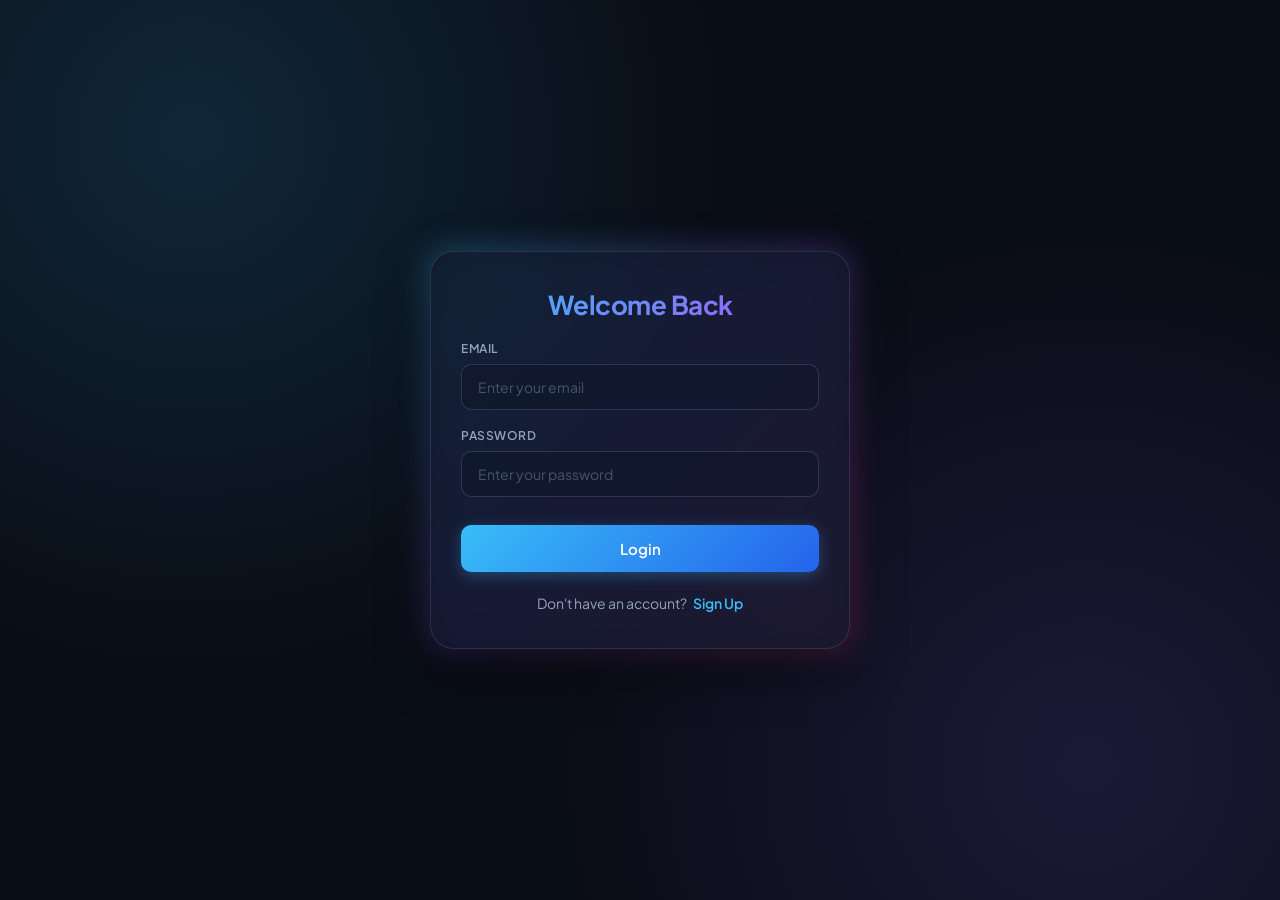
==== index.html @ 028b5d79 "Update index.html" ====
<!DOCTYPE html>
<html lang="en">
<head>
    <meta charset="UTF-8">
    <meta name="viewport" content="width=device-width, initial-scale=1.0">
    <title>Login - AI Text to Image</title>
    <link rel="stylesheet" href="style.css">
</head>
<body>
    <div class="auth-container">
        <div class="auth-box">
            <h2 id="form-title">Welcome Back</h2>
            <form id="auth-form">
                <div class="input-group" id="name-group" style="display: none;">
                    <label for="name">Full Name</label>
                    <input type="text" id="name" placeholder="Enter your name">
                </div>
                <div class="input-group">
                    <label for="email">Email</label>
                    <input type="email" id="email" required placeholder="Enter your email">
                </div>
                <div class="input-group">
                    <label for="password">Password</label>
                    <input type="password" id="password" required placeholder="Enter your password">
                </div>
                <button type="submit" id="auth-btn" class="primary-btn">Login</button>
            </form>
            <p class="switch-text">
                <span id="switch-msg">Don't have an account?</span> 
                <a href="#" id="switch-link">Sign Up</a>
            </p>
        </div>
    </div>
    <script src="script.js"></script>
</body>
</html>
---- style.css ----
/* Google Font Import */
@import url('https://fonts.googleapis.com/css2?family=Plus+Jakarta+Sans:wght@400;500;600;700&display=swap');

* {
    margin: 0;
    padding: 0;
    box-sizing: border-box;
    font-family: 'Plus Jakarta Sans', -apple-system, BlinkMacSystemFont, sans-serif;
}

body {
    background: #090d16;
    background-image: 
        radial-gradient(circle at 15% 15%, rgba(56, 189, 248, 0.15) 0%, transparent 40%),
        radial-gradient(circle at 85% 85%, rgba(139, 92, 246, 0.15) 0%, transparent 40%);
    color: #f8fafc;
    display: flex;
    justify-content: center;
    align-items: center;
    min-height: 100vh;
    padding: 20px;
    overflow-x: hidden;
}

.auth-container {
    width: 100%;
    max-width: 420px;
    position: relative;
}

/* Background Glow Effect */
.auth-container::before {
    content: '';
    position: absolute;
    top: -2px;
    left: -2px;
    right: -2px;
    bottom: -2px;
    background: linear-gradient(135deg, #38bdf8, #8b5cf6, #ec4899);
    border-radius: 24px;
    z-index: 0;
    filter: blur(15px);
    opacity: 0.35;
    transition: opacity 0.5s ease;
}

.auth-container:hover::before {
    opacity: 0.55;
}

.auth-box {
    position: relative;
    z-index: 1;
    background: rgba(15, 23, 42, 0.8);
    backdrop-filter: blur(16px);
    -webkit-backdrop-filter: blur(16px);
    padding: 36px 30px;
    border-radius: 24px;
    border: 1px solid rgba(255, 255, 255, 0.1);
    box-shadow: 0 20px 50px rgba(0, 0, 0, 0.5);
}

.auth-box h2 {
    margin-bottom: 20px;
    text-align: center;
    font-size: 26px;
    font-weight: 700;
    letter-spacing: -0.5px;
    background: linear-gradient(135deg, #38bdf8 0%, #a855f7 100%);
    -webkit-background-clip: text;
    -webkit-text-fill-color: transparent;
}

/* Sliding Tab Switcher */
.tab-switch-container {
    position: relative;
    display: flex;
    background: rgba(15, 23, 42, 0.9);
    border: 1px solid rgba(255, 255, 255, 0.08);
    border-radius: 12px;
    padding: 4px;
    margin-bottom: 24px;
}

.tab-slider {
    position: absolute;
    top: 4px;
    left: 4px;
    width: calc(50% - 4px);
    height: calc(100% - 8px);
    background: linear-gradient(135deg, #38bdf8 0%, #2563eb 100%);
    border-radius: 9px;
    box-shadow: 0 4px 12px rgba(56, 189, 248, 0.35);
    transition: transform 0.3s cubic-bezier(0.4, 0, 0.2, 1);
    z-index: 1;
}

/* Slide position state when signup active */
.tab-switch-container.signup-active .tab-slider {
    transform: translateX(100%);
}

.tab-btn {
    flex: 1;
    background: none;
    border: none;
    color: #94a3b8;
    padding: 10px 0;
    font-size: 14px;
    font-weight: 600;
    cursor: pointer;
    position: relative;
    z-index: 2;
    transition: color 0.3s ease;
    text-align: center;
}

.tab-btn.active {
    color: #ffffff;
}

.input-group {
    margin-bottom: 18px;
}

.input-group label {
    display: block;
    margin-bottom: 8px;
    font-size: 12px;
    font-weight: 600;
    color: #94a3b8;
    text-transform: uppercase;
    letter-spacing: 0.5px;
}

.input-group input {
    width: 100%;
    padding: 13px 16px;
    background: rgba(15, 23, 42, 0.6);
    border: 1.5px solid rgba(51, 65, 85, 0.8);
    border-radius: 10px;
    color: #ffffff;
    font-size: 14px;
    transition: all 0.3s ease;
}

.input-group input::placeholder {
    color: #475569;
}

.input-group input:focus {
    outline: none;
    border-color: #38bdf8;
    background: rgba(15, 23, 42, 0.9);
    box-shadow: 0 0 0 4px rgba(56, 189, 248, 0.15);
}

.primary-btn {
    width: 100%;
    padding: 14px;
    background: linear-gradient(135deg, #38bdf8 0%, #2563eb 100%);
    color: #ffffff;
    border: none;
    border-radius: 10px;
    font-size: 15px;
    font-weight: 600;
    cursor: pointer;
    transition: all 0.3s cubic-bezier(0.4, 0, 0.2, 1);
    margin-top: 10px;
    box-shadow: 0 4px 15px rgba(56, 189, 248, 0.3);
}

.primary-btn:hover {
    transform: translateY(-2px);
    box-shadow: 0 8px 25px rgba(56, 189, 248, 0.45);
    background: linear-gradient(135deg, #60a5fa 0%, #1d4ed8 100%);
}

.primary-btn:active {
    transform: translateY(0);
}

.switch-text {
    margin-top: 22px;
    text-align: center;
    font-size: 14px;
    color: #94a3b8;
}

.switch-text a {
    color: #38bdf8;
    font-weight: 600;
    text-decoration: none;
    transition: color 0.2s ease;
    margin-left: 4px;
}

.switch-text a:hover {
    color: #a855f7;
    text-decoration: underline;
}
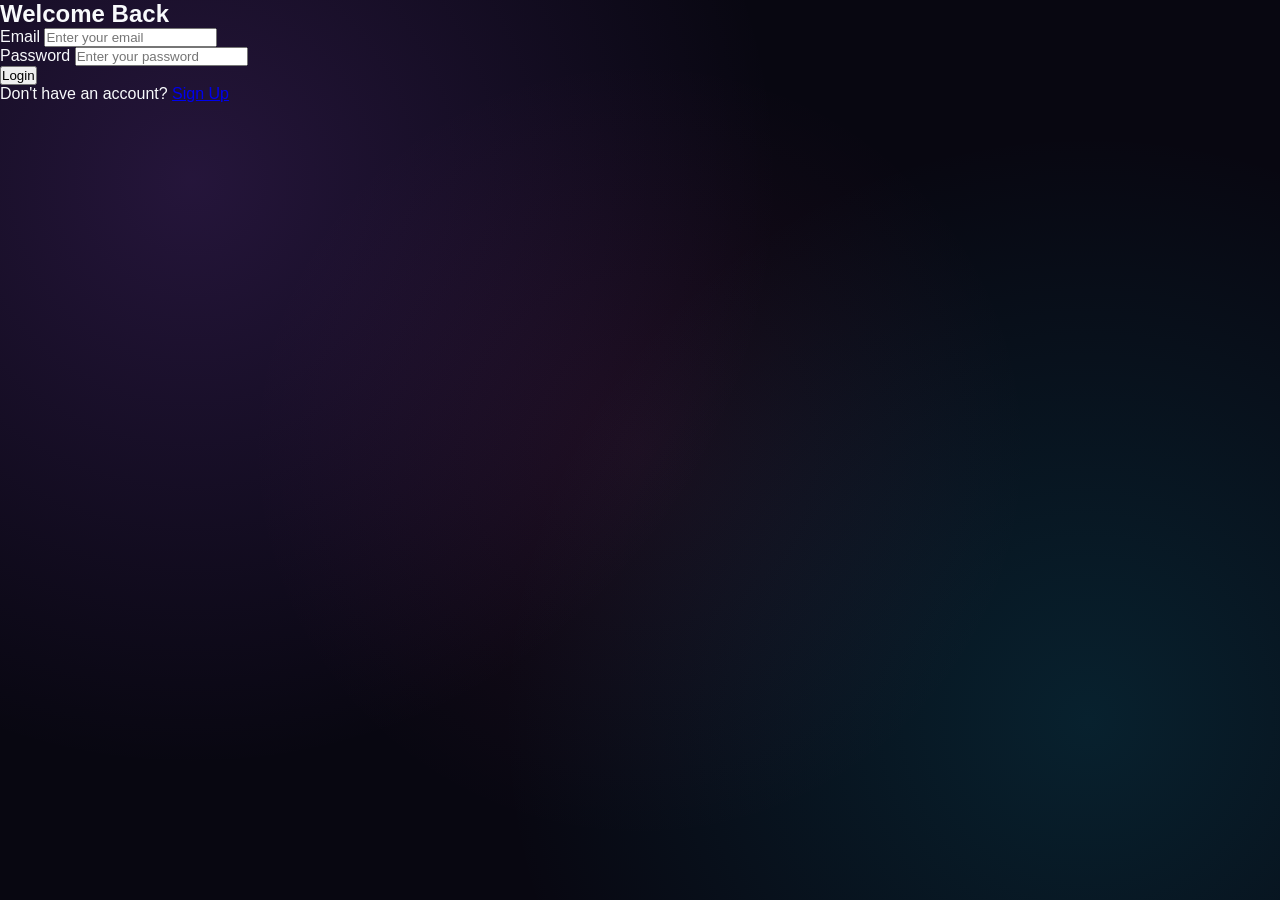
==== commit e36a003f: "Update index.html" ====
--- a/index.html
+++ b/index.html
@@ -6,7 +6,7 @@
     <title>Login - AI Text to Image</title>
     <link rel="stylesheet" href="style.css">
 </head>
-<body>
+<body> 
     <div class="auth-container">
         <div class="auth-box">
             <h2 id="form-title">Welcome Back</h2>
--- a/style.css
+++ b/style.css
@@ -1,201 +1,156 @@
-/* Google Font Import */
-@import url('https://fonts.googleapis.com/css2?family=Plus+Jakarta+Sans:wght@400;500;600;700&display=swap');
+* {
+            margin: 0;
+            padding: 0;
+            box-sizing: border-box;
+            font-family: 'Plus Jakarta Sans', -apple-system, sans-serif;
+        }
+ 
+        body {
+            background: #080711;
+            background-image: 
+                radial-gradient(circle at 15% 20%, rgba(168, 85, 247, 0.18) 0%, transparent 45%),
+                radial-gradient(circle at 85% 80%, rgba(6, 182, 212, 0.15) 0%, transparent 45%),
+                radial-gradient(circle at 50% 50%, rgba(236, 72, 153, 0.08) 0%, transparent 50%);
+            background-attachment: fixed;
+            color: #f8fafc;
+            min-height: 100vh;
+            display: flex;
+            flex-direction: column;
+        }
 
-* {
-    margin: 0;
-    padding: 0;
-    box-sizing: border-box;
-    font-family: 'Plus Jakarta Sans', -apple-system, BlinkMacSystemFont, sans-serif;
-}
+        /* Navbar */
+        .navbar {
+            display: flex;
+            justify-content: space-between;
+            align-items: center;
+            padding: 20px 40px;
+            background: rgba(13, 11, 26, 0.85);
+            backdrop-filter: blur(20px);
+            -webkit-backdrop-filter: blur(20px);
+            border-bottom: 1px solid rgba(168, 85, 247, 0.2);
+            position: sticky;
+            top: 0;
+            z-index: 100;
+        }
 
-body {
-    background: #090d16;
-    background-image: 
-        radial-gradient(circle at 15% 15%, rgba(56, 189, 248, 0.15) 0%, transparent 40%),
-        radial-gradient(circle at 85% 85%, rgba(139, 92, 246, 0.15) 0%, transparent 40%);
-    color: #f8fafc;
-    display: flex;
-    justify-content: center;
-    align-items: center;
-    min-height: 100vh;
-    padding: 20px;
-    overflow-x: hidden;
-}
+        .logo {
+            font-size: 22px;
+            font-weight: 800;
+            letter-spacing: -0.5px;
+            background: linear-gradient(135deg, #a855f7 0%, #ec4899 50%, #06b6d4 100%);
+            -webkit-background-clip: text;
+            -webkit-text-fill-color: transparent;
+            text-shadow: 0 0 30px rgba(168, 85, 247, 0.4);
+        }
 
-.auth-container {
-    width: 100%;
-    max-width: 420px;
-    position: relative;
-}
+        .nav-links {
+            display: flex;
+            gap: 16px;
+        }
 
-/* Background Glow Effect */
-.auth-container::before {
-    content: '';
-    position: absolute;
-    top: -2px;
-    left: -2px;
-    right: -2px;
-    bottom: -2px;
-    background: linear-gradient(135deg, #38bdf8, #8b5cf6, #ec4899);
-    border-radius: 24px;
-    z-index: 0;
-    filter: blur(15px);
-    opacity: 0.35;
-    transition: opacity 0.5s ease;
-}
+        .nav-btn {
+            color: #cbd5e1;
+            text-decoration: none;
+            font-size: 14px;
+            font-weight: 600;
+            padding: 10px 20px;
+            border-radius: 12px;
+            transition: all 0.3s ease;
+        }
 
-.auth-container:hover::before {
-    opacity: 0.55;
-}
+        .nav-btn:hover {
+            color: #ffffff;
+            background: rgba(255, 255, 255, 0.05);
+        }
 
-.auth-box {
-    position: relative;
-    z-index: 1;
-    background: rgba(15, 23, 42, 0.8);
-    backdrop-filter: blur(16px);
-    -webkit-backdrop-filter: blur(16px);
-    padding: 36px 30px;
-    border-radius: 24px;
-    border: 1px solid rgba(255, 255, 255, 0.1);
-    box-shadow: 0 20px 50px rgba(0, 0, 0, 0.5);
-}
+        .nav-btn.primary {
+            background: linear-gradient(135deg, #a855f7 0%, #d946ef 100%);
+            color: #ffffff;
+            font-weight: 700;
+            box-shadow: 0 4px 20px rgba(168, 85, 247, 0.4);
+        }
 
-.auth-box h2 {
-    margin-bottom: 20px;
-    text-align: center;
-    font-size: 26px;
-    font-weight: 700;
-    letter-spacing: -0.5px;
-    background: linear-gradient(135deg, #38bdf8 0%, #a855f7 100%);
-    -webkit-background-clip: text;
-    -webkit-text-fill-color: transparent;
-}
+        .nav-btn.primary:hover {
+            transform: translateY(-2px);
+            box-shadow: 0 8px 25px rgba(168, 85, 247, 0.6);
+        }
 
-/* Sliding Tab Switcher */
-.tab-switch-container {
-    position: relative;
-    display: flex;
-    background: rgba(15, 23, 42, 0.9);
-    border: 1px solid rgba(255, 255, 255, 0.08);
-    border-radius: 12px;
-    padding: 4px;
-    margin-bottom: 24px;
-}
+        /* Hero Section */
+        .hero {
+            flex: 1;
+            display: flex;
+            flex-direction: column;
+            align-items: center;
+            justify-content: center;
+            text-align: center;
+            padding: 80px 24px;
+            max-width: 900px;
+            margin: 0 auto;
+        }
 
-.tab-slider {
-    position: absolute;
-    top: 4px;
-    left: 4px;
-    width: calc(50% - 4px);
-    height: calc(100% - 8px);
-    background: linear-gradient(135deg, #38bdf8 0%, #2563eb 100%);
-    border-radius: 9px;
-    box-shadow: 0 4px 12px rgba(56, 189, 248, 0.35);
-    transition: transform 0.3s cubic-bezier(0.4, 0, 0.2, 1);
-    z-index: 1;
-}
+        .badge {
+            display: inline-flex;
+            align-items: center;
+            gap: 8px;
+            padding: 6px 18px;
+            background: rgba(168, 85, 247, 0.12);
+            border: 1px solid rgba(168, 85, 247, 0.35);
+            border-radius: 30px;
+            color: #c084fc;
+            font-size: 13px;
+            font-weight: 600;
+            margin-bottom: 24px;
+            box-shadow: 0 0 15px rgba(168, 85, 247, 0.2);
+        }
 
-/* Slide position state when signup active */
-.tab-switch-container.signup-active .tab-slider {
-    transform: translateX(100%);
-}
+        .hero h1 {
+            font-size: 52px;
+            font-weight: 800;
+            line-height: 1.15;
+            letter-spacing: -1.5px;
+            margin-bottom: 20px;
+            background: linear-gradient(180deg, #ffffff 0%, #e2e8f0 100%);
+            -webkit-background-clip: text;
+            -webkit-text-fill-color: transparent;
+        }
 
-.tab-btn {
-    flex: 1;
-    background: none;
-    border: none;
-    color: #94a3b8;
-    padding: 10px 0;
-    font-size: 14px;
-    font-weight: 600;
-    cursor: pointer;
-    position: relative;
-    z-index: 2;
-    transition: color 0.3s ease;
-    text-align: center;
-}
+        .hero h1 span {
+            background: linear-gradient(135deg, #a855f7 0%, #ec4899 50%, #06b6d4 100%);
+            -webkit-background-clip: text;
+            -webkit-text-fill-color: transparent;
+        }
 
-.tab-btn.active {
-    color: #ffffff;
-}
+        .hero p {
+            font-size: 18px;
+            color: #94a3b8;
+            max-width: 640px;
+            line-height: 1.6;
+            margin-bottom: 40px;
+        }
 
-.input-group {
-    margin-bottom: 18px;
-}
+        .cta-btn {
+            display: inline-flex;
+            align-items: center;
+            gap: 12px;
+            padding: 16px 36px;
+            background: linear-gradient(135deg, #a855f7 0%, #d946ef 100%);
+            color: #ffffff;
+            font-size: 16px;
+            font-weight: 700;
+            text-decoration: none;
+            border-radius: 14px;
+            box-shadow: 0 6px 28px rgba(168, 85, 247, 0.45);
+            transition: all 0.3s cubic-bezier(0.4, 0, 0.2, 1);
+        }
 
-.input-group label {
-    display: block;
-    margin-bottom: 8px;
-    font-size: 12px;
-    font-weight: 600;
-    color: #94a3b8;
-    text-transform: uppercase;
-    letter-spacing: 0.5px;
-}
+        .cta-btn:hover {
+            transform: translateY(-3px);
+            box-shadow: 0 10px 35px rgba(168, 85, 247, 0.65);
+            background: linear-gradient(135deg, #c084fc 0%, #e879f9 100%);
+        }
 
-.input-group input {
-    width: 100%;
-    padding: 13px 16px;
-    background: rgba(15, 23, 42, 0.6);
-    border: 1.5px solid rgba(51, 65, 85, 0.8);
-    border-radius: 10px;
-    color: #ffffff;
-    font-size: 14px;
-    transition: all 0.3s ease;
-}
-
-.input-group input::placeholder {
-    color: #475569;
-}
-
-.input-group input:focus {
-    outline: none;
-    border-color: #38bdf8;
-    background: rgba(15, 23, 42, 0.9);
-    box-shadow: 0 0 0 4px rgba(56, 189, 248, 0.15);
-}
-
-.primary-btn {
-    width: 100%;
-    padding: 14px;
-    background: linear-gradient(135deg, #38bdf8 0%, #2563eb 100%);
-    color: #ffffff;
-    border: none;
-    border-radius: 10px;
-    font-size: 15px;
-    font-weight: 600;
-    cursor: pointer;
-    transition: all 0.3s cubic-bezier(0.4, 0, 0.2, 1);
-    margin-top: 10px;
-    box-shadow: 0 4px 15px rgba(56, 189, 248, 0.3);
-}
-
-.primary-btn:hover {
-    transform: translateY(-2px);
-    box-shadow: 0 8px 25px rgba(56, 189, 248, 0.45);
-    background: linear-gradient(135deg, #60a5fa 0%, #1d4ed8 100%);
-}
-
-.primary-btn:active {
-    transform: translateY(0);
-}
-
-.switch-text {
-    margin-top: 22px;
-    text-align: center;
-    font-size: 14px;
-    color: #94a3b8;
-}
-
-.switch-text a {
-    color: #38bdf8;
-    font-weight: 600;
-    text-decoration: none;
-    transition: color 0.2s ease;
-    margin-left: 4px;
-}
-
-.switch-text a:hover {
-    color: #a855f7;
-    text-decoration: underline;
-}
+        @media (max-width: 768px) {
+            .navbar { padding: 16px 20px; }
+            .hero h1 { font-size: 36px; }
+            .hero p { font-size: 15px; }
+        }
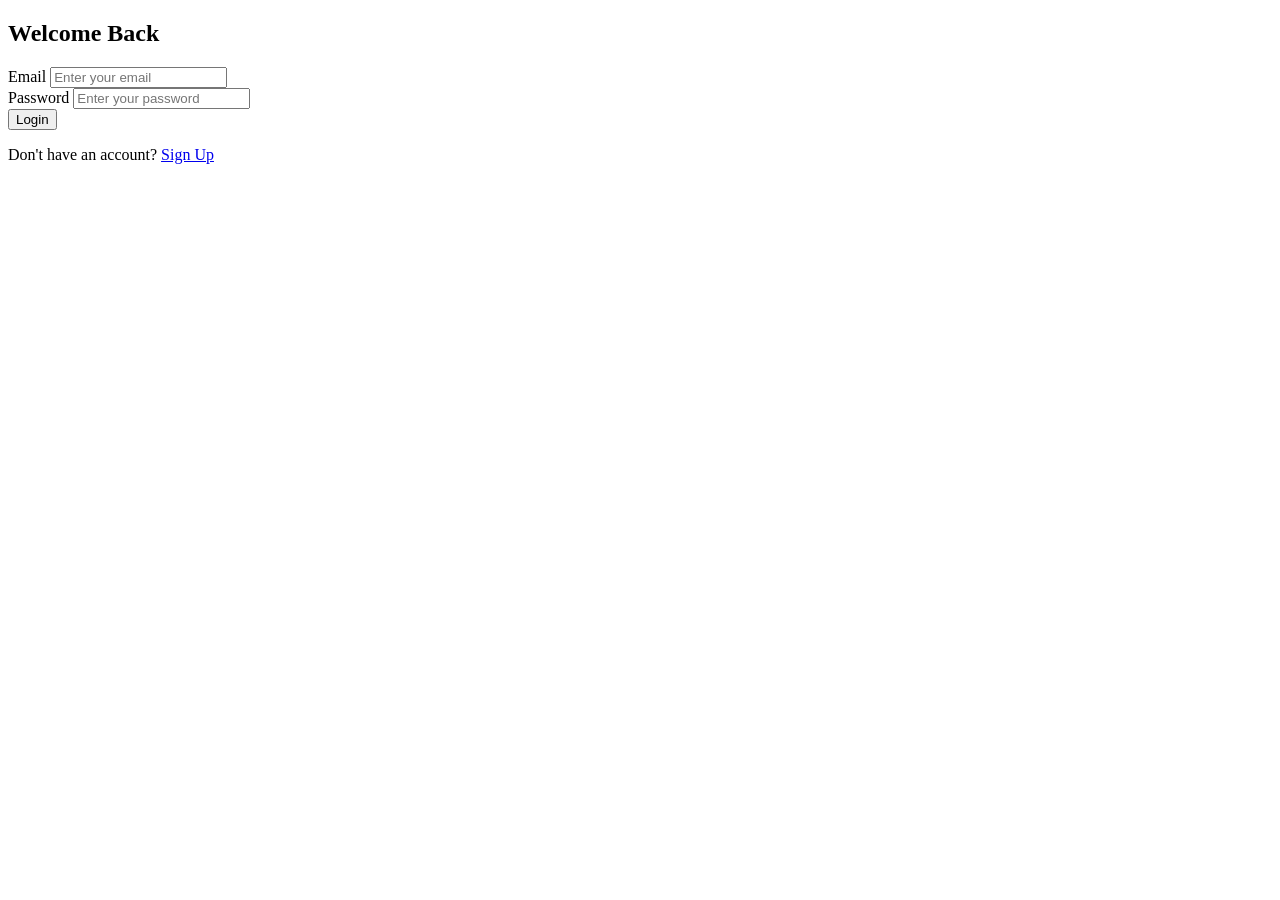
==== commit efb25f7f: "Update index.html" ====
--- a/index.html
+++ b/index.html
@@ -4,7 +4,8 @@
     <meta charset="UTF-8">
     <meta name="viewport" content="width=device-width, initial-scale=1.0">
     <title>Login - AI Text to Image</title>
-    <link rel="stylesheet" href="style.css">
+    <link rel="stylesheet" href="css/style.css?v=7.7">
+    
 </head>
 <body> 
     <div class="auth-container">
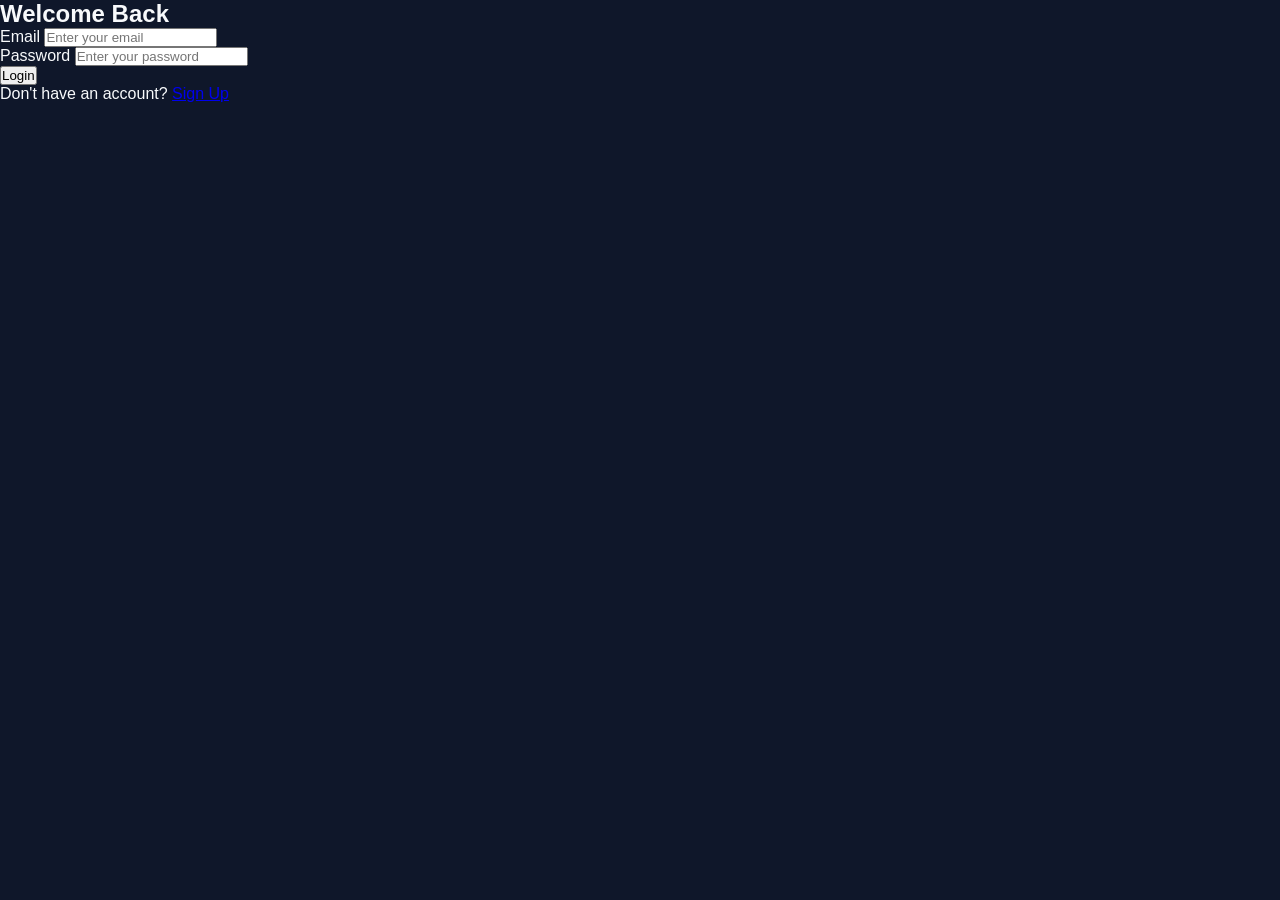
==== commit 9ab58898: "Update index.html" ====
--- a/index.html
+++ b/index.html
@@ -4,7 +4,7 @@
     <meta charset="UTF-8">
     <meta name="viewport" content="width=device-width, initial-scale=1.0">
     <title>Login - AI Text to Image</title>
-    <link rel="stylesheet" href="css/style.css?v=7.7">
+<link rel="stylesheet" href="gen.css?v=7.7">
     
 </head>
 <body> 
--- a/gen.css
+++ b/gen.css
@@ -0,0 +1,229 @@
+/* --- Global Styles & Variables --- */
+:root {
+    --bg-color: #0f172a;
+    --card-bg: #1e293b;
+    --text-color: #f8fafc;
+    --text-muted: #94a3b8;
+    --primary-color: #6366f1;
+    --primary-hover: #4f46e5;
+    --border-color: #334155;
+    --radius: 12px;
+}
+
+/* Light Theme Variables */
+body.light-theme {
+    --bg-color: #f8fafc;
+    --card-bg: #ffffff;
+    --text-color: #0f172a;
+    --text-muted: #64748b;
+    --primary-color: #4f46e5;
+    --primary-hover: #4338ca;
+    --border-color: #e2e8f0;
+}
+
+* {
+    margin: 0;
+    padding: 0;
+    box-sizing: border-box;
+    font-family: 'Segoe UI', Tahoma, Geneva, Verdana, sans-serif;
+    transition: background 0.3s ease, color 0.3s ease;
+}
+
+body {
+    background-color: var(--bg-color);
+    color: var(--text-color);
+    min-height: 100vh;
+    display: flex;
+    flex-direction: column;
+}
+
+/* --- Navbar --- */
+.navbar {
+    display: flex;
+    justify-content: space-between;
+    align-items: center;
+    padding: 1rem 2rem;
+    background-color: var(--card-bg);
+    border-bottom: 1px solid var(--border-color);
+}
+
+.logo {
+    font-size: 1.25rem;
+    font-weight: bold;
+    letter-spacing: 0.5px;
+    color: var(--primary-color);
+}
+
+.nav-right {
+    display: flex;
+    gap: 1rem;
+    align-items: center;
+}
+
+.profile-icon, .settings-btn {
+    background: var(--border-color);
+    color: var(--text-color);
+    width: 40px;
+    height: 40px;
+    display: flex;
+    align-items: center;
+    justify-content: center;
+    border-radius: 50%;
+    text-decoration: none;
+    cursor: pointer;
+}
+
+.profile-icon:hover, .settings-btn:hover {
+    background: var(--primary-color);
+    color: #fff;
+}
+
+/* --- Main Layout --- */
+.main-container {
+    flex: 1;
+    display: grid;
+    grid-template-columns: 1fr 1fr;
+    gap: 2rem;
+    padding: 2rem;
+    max-width: 1400px;
+    margin: 0 auto;
+    width: 100%;
+    align-items: center;
+}
+
+@media (max-width: 900px) {
+    .main-container {
+        grid-template-columns: 1fr;
+        padding: 1rem;
+    }
+}
+
+/* --- Generator Section --- */
+.generator-section h1 {
+    font-size: 2.2rem;
+    line-height: 1.2;
+    margin-bottom: 0.5rem;
+}
+
+.brand-sub {
+    color: var(--primary-color);
+    font-size: 1.5rem;
+}
+
+.generator-section p {
+    color: var(--text-muted);
+    margin-bottom: 1.5rem;
+}
+
+.prompt-box {
+    background: var(--card-bg);
+    border: 1px solid var(--border-color);
+    padding: 1.2rem;
+    border-radius: var(--radius);
+    box-shadow: 0 4px 6px -1px rgba(0, 0, 0, 0.1);
+}
+
+.prompt-box textarea {
+    width: 100%;
+    height: 100px;
+    background: transparent;
+    border: none;
+    color: var(--text-color);
+    font-size: 1rem;
+    resize: none;
+    outline: none;
+}
+
+.prompt-box textarea::placeholder {
+    color: var(--text-muted);
+}
+
+/* --- Resolution Selector --- */
+.resolution-selector {
+    display: flex;
+    flex-wrap: wrap;
+    gap: 0.5rem;
+    margin-top: 1rem;
+    padding-top: 1rem;
+    border-top: 1px solid var(--border-color);
+}
+
+.res-option-btn {
+    background: transparent;
+    border: 1px solid var(--border-color);
+    color: var(--text-muted);
+    padding: 0.5rem 0.8rem;
+    border-radius: 6px;
+    font-size: 0.85rem;
+    cursor: pointer;
+}
+
+.res-option-btn:hover {
+    border-color: var(--primary-color);
+    color: var(--text-color);
+}
+
+.res-option-btn.active {
+    background: var(--primary-color);
+    border-color: var(--primary-color);
+    color: #fff;
+    font-weight: 600;
+}
+
+/* --- Display Section --- */
+.display-section {
+    display: flex;
+    justify-content: center;
+    align-items: center;
+    width: 100%;
+}
+
+.image-card {
+    background: var(--card-bg);
+    border: 2px dashed var(--border-color);
+    width: 100%;
+    aspect-ratio: 1/1;
+    max-width: 450px;
+    border-radius: var(--radius);
+    display: flex;
+    flex-direction: column;
+    align-items: center;
+    justify-content: center;
+    position: relative;
+    overflow: hidden;
+}
+
+.placeholder-content {
+    text-align: center;
+    color: var(--text-muted);
+}
+
+.placeholder-content i {
+    font-size: 3rem;
+    margin-bottom: 0.8rem;
+}
+
+/* --- Loader Animation --- */
+.loader {
+    width: 48px;
+    height: 48px;
+    border: 5px solid var(--border-color);
+    border-bottom-color: var(--primary-color);
+    border-radius: 50%;
+    display: inline-block;
+    box-sizing: border-box;
+    animation: rotation 1s linear infinite;
+}
+
+@keyframes rotation {
+    0% { transform: rotate(0deg); }
+    100% { transform: rotate(360deg); }
+}
+
+#output-image {
+    width: 100%;
+    height: 100%;
+    object-fit: cover;
+    border-radius: var(--radius);
+    }
+    
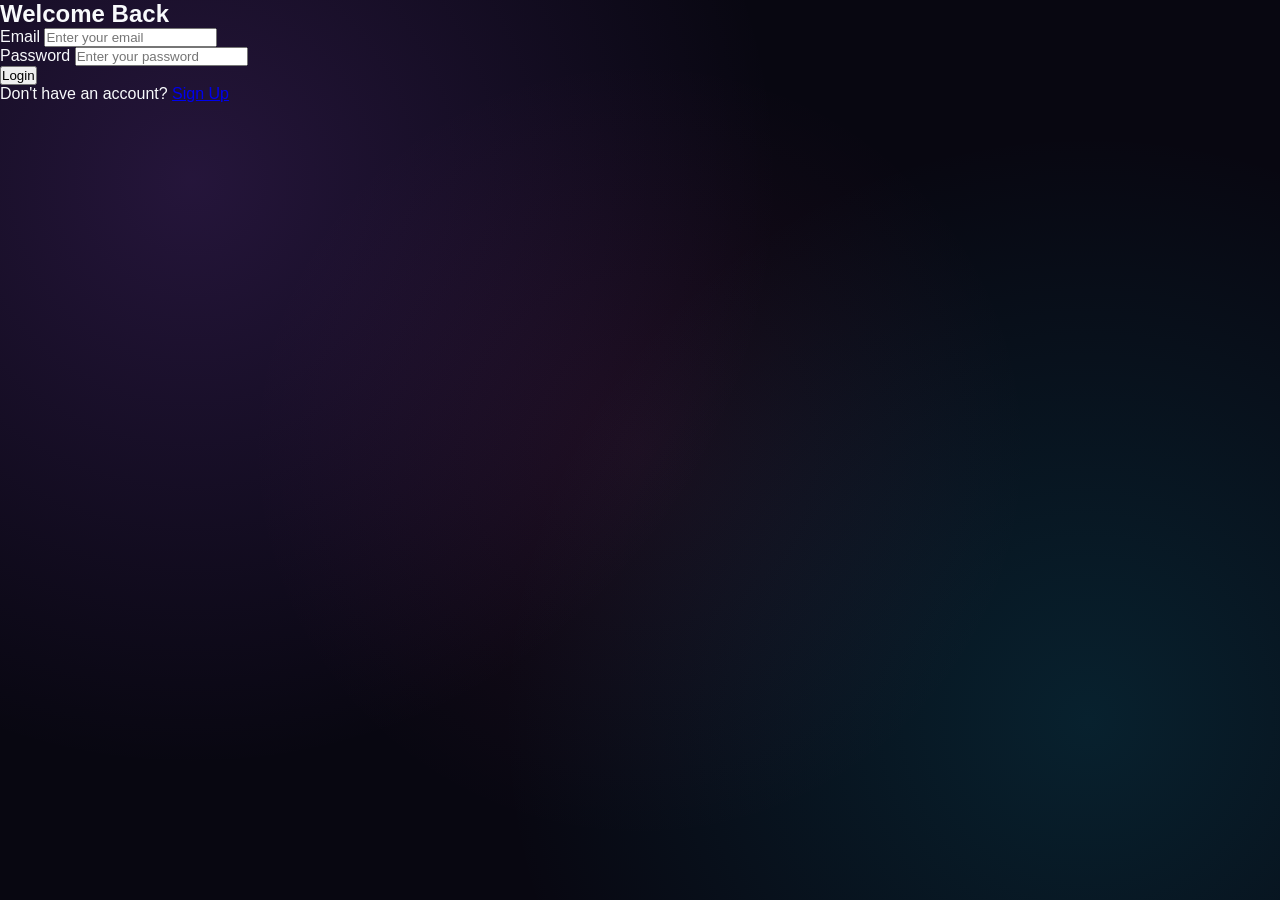
==== commit 8e2fac1b: "Update index.html" ====
--- a/index.html
+++ b/index.html
@@ -4,7 +4,7 @@
     <meta charset="UTF-8">
     <meta name="viewport" content="width=device-width, initial-scale=1.0">
     <title>Login - AI Text to Image</title>
-<link rel="stylesheet" href="gen.css?v=7.7">
+<link rel="stylesheet" href="style.css?v=2.2">
     
 </head>
 <body> 
--- a/style.css
+++ b/style.css
@@ -0,0 +1,156 @@
+* { 
+            margin: 0;
+            padding: 0;
+            box-sizing: border-box;
+            font-family: 'Plus Jakarta Sans', -apple-system, sans-serif;
+        }
+ 
+        body {
+            background: #080711;
+            background-image: 
+                radial-gradient(circle at 15% 20%, rgba(168, 85, 247, 0.18) 0%, transparent 45%),
+                radial-gradient(circle at 85% 80%, rgba(6, 182, 212, 0.15) 0%, transparent 45%),
+                radial-gradient(circle at 50% 50%, rgba(236, 72, 153, 0.08) 0%, transparent 50%);
+            background-attachment: fixed;
+            color: #f8fafc;
+            min-height: 100vh;
+            display: flex;
+            flex-direction: column;
+        }
+
+        /* Navbar */
+        .navbar {
+            display: flex;
+            justify-content: space-between;
+            align-items: center;
+            padding: 20px 40px;
+            background: rgba(13, 11, 26, 0.85);
+            backdrop-filter: blur(20px);
+            -webkit-backdrop-filter: blur(20px);
+            border-bottom: 1px solid rgba(168, 85, 247, 0.2);
+            position: sticky;
+            top: 0;
+            z-index: 100;
+        }
+
+        .logo {
+            font-size: 22px;
+            font-weight: 800;
+            letter-spacing: -0.5px;
+            background: linear-gradient(135deg, #a855f7 0%, #ec4899 50%, #06b6d4 100%);
+            -webkit-background-clip: text;
+            -webkit-text-fill-color: transparent;
+            text-shadow: 0 0 30px rgba(168, 85, 247, 0.4);
+        }
+
+        .nav-links {
+            display: flex;
+            gap: 16px;
+        }
+
+        .nav-btn {
+            color: #cbd5e1;
+            text-decoration: none;
+            font-size: 14px;
+            font-weight: 600;
+            padding: 10px 20px;
+            border-radius: 12px;
+            transition: all 0.3s ease;
+        }
+
+        .nav-btn:hover {
+            color: #ffffff;
+            background: rgba(255, 255, 255, 0.05);
+        }
+
+        .nav-btn.primary {
+            background: linear-gradient(135deg, #a855f7 0%, #d946ef 100%);
+            color: #ffffff;
+            font-weight: 700;
+            box-shadow: 0 4px 20px rgba(168, 85, 247, 0.4);
+        }
+
+        .nav-btn.primary:hover {
+            transform: translateY(-2px);
+            box-shadow: 0 8px 25px rgba(168, 85, 247, 0.6);
+        }
+
+        /* Hero Section */
+        .hero {
+            flex: 1;
+            display: flex;
+            flex-direction: column;
+            align-items: center;
+            justify-content: center;
+            text-align: center;
+            padding: 80px 24px;
+            max-width: 900px;
+            margin: 0 auto;
+        }
+
+        .badge {
+            display: inline-flex;
+            align-items: center;
+            gap: 8px;
+            padding: 6px 18px;
+            background: rgba(168, 85, 247, 0.12);
+            border: 1px solid rgba(168, 85, 247, 0.35);
+            border-radius: 30px;
+            color: #c084fc;
+            font-size: 13px;
+            font-weight: 600;
+            margin-bottom: 24px;
+            box-shadow: 0 0 15px rgba(168, 85, 247, 0.2);
+        }
+
+        .hero h1 {
+            font-size: 52px;
+            font-weight: 800;
+            line-height: 1.15;
+            letter-spacing: -1.5px;
+            margin-bottom: 20px;
+            background: linear-gradient(180deg, #ffffff 0%, #e2e8f0 100%);
+            -webkit-background-clip: text;
+            -webkit-text-fill-color: transparent;
+        }
+
+        .hero h1 span {
+            background: linear-gradient(135deg, #a855f7 0%, #ec4899 50%, #06b6d4 100%);
+            -webkit-background-clip: text;
+            -webkit-text-fill-color: transparent;
+        }
+
+        .hero p {
+            font-size: 18px;
+            color: #94a3b8;
+            max-width: 640px;
+            line-height: 1.6;
+            margin-bottom: 40px;
+        }
+
+        .cta-btn {
+            display: inline-flex;
+            align-items: center;
+            gap: 12px;
+            padding: 16px 36px;
+            background: linear-gradient(135deg, #a855f7 0%, #d946ef 100%);
+            color: #ffffff;
+            font-size: 16px;
+            font-weight: 700;
+            text-decoration: none;
+            border-radius: 14px;
+            box-shadow: 0 6px 28px rgba(168, 85, 247, 0.45);
+            transition: all 0.3s cubic-bezier(0.4, 0, 0.2, 1);
+        }
+
+        .cta-btn:hover {
+            transform: translateY(-3px);
+            box-shadow: 0 10px 35px rgba(168, 85, 247, 0.65);
+            background: linear-gradient(135deg, #c084fc 0%, #e879f9 100%);
+        }
+
+        @media (max-width: 768px) {
+            .navbar { padding: 16px 20px; }
+            .hero h1 { font-size: 36px; }
+            .hero p { font-size: 15px; }
+        }
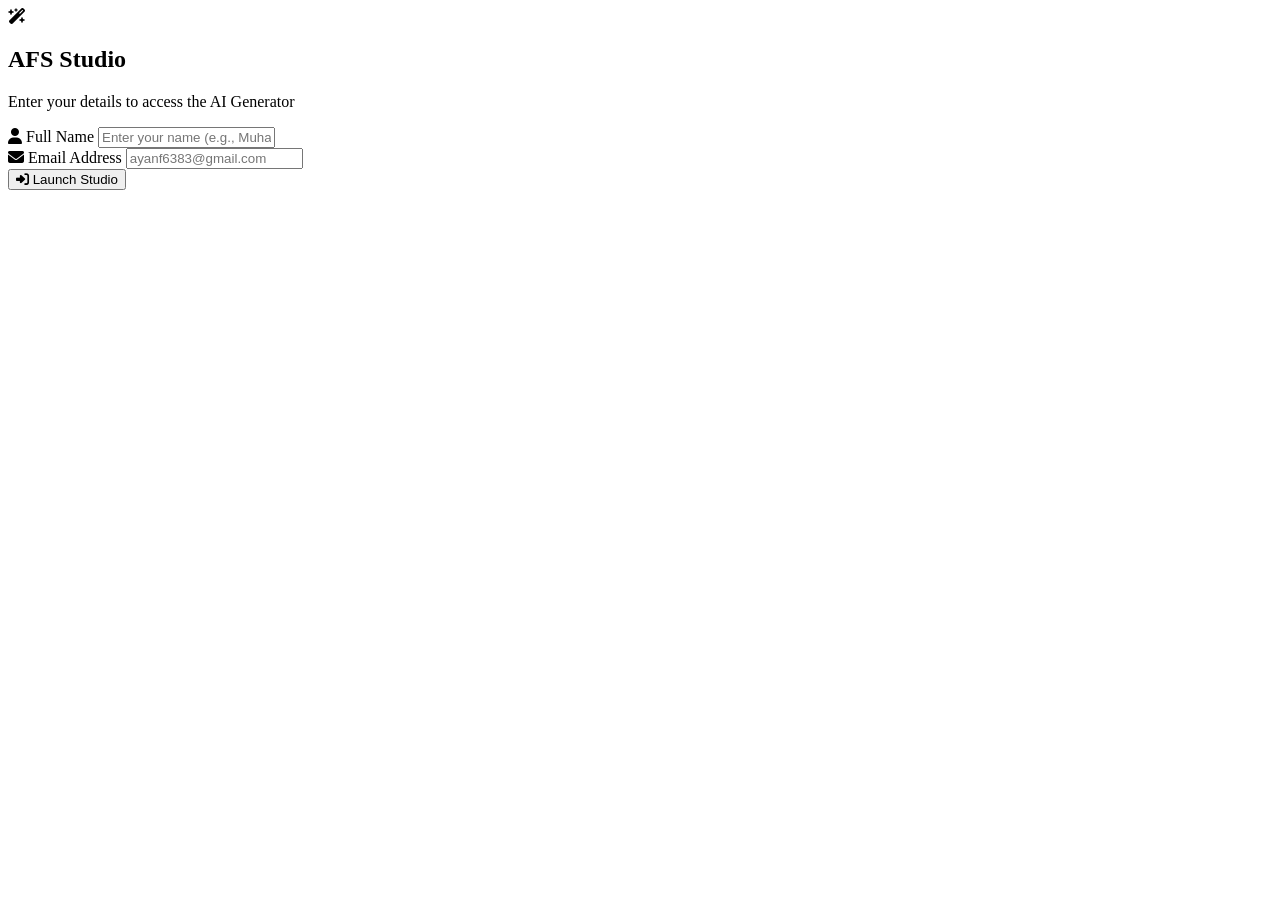
==== commit 58c5fb52: "Update index.html" ====
--- a/index.html
+++ b/index.html
@@ -3,35 +3,37 @@
 <head>
     <meta charset="UTF-8">
     <meta name="viewport" content="width=device-width, initial-scale=1.0">
-    <title>Login - AI Text to Image</title>
-<link rel="stylesheet" href="style.css?v=2.2">
-    
+    <title>AFS Studio - Login</title>
+    <link rel="stylesheet" href="login.css">
+    <link rel="stylesheet" href="https://cdnjs.cloudflare.com/ajax/libs/font-awesome/6.4.0/css/all.min.css">
 </head>
-<body> 
-    <div class="auth-container">
-        <div class="auth-box">
-            <h2 id="form-title">Welcome Back</h2>
-            <form id="auth-form">
-                <div class="input-group" id="name-group" style="display: none;">
-                    <label for="name">Full Name</label>
-                    <input type="text" id="name" placeholder="Enter your name">
+<body>
+    <div class="login-container">
+        <div class="login-card">
+            <div class="logo-area">
+                <i class="fa-solid fa-wand-magic-sparkles"></i>
+                <h2>AFS Studio</h2>
+            </div>
+            <p class="subtitle">Enter your details to access the AI Generator</p>
+
+            <form id="loginForm">
+                <div class="input-group">
+                    <label><i class="fa-solid fa-user"></i> Full Name</label>
+                    <input type="text" id="nameInput" placeholder="Enter your name (e.g., Muhammad Ayan)" required>
                 </div>
+
                 <div class="input-group">
-                    <label for="email">Email</label>
-                    <input type="email" id="email" required placeholder="Enter your email">
+                    <label><i class="fa-solid fa-envelope"></i> Email Address</label>
+                    <input type="email" id="emailInput" placeholder="ayanf6383@gmail.com" required>
                 </div>
-                <div class="input-group">
-                    <label for="password">Password</label>
-                    <input type="password" id="password" required placeholder="Enter your password">
-                </div>
-                <button type="submit" id="auth-btn" class="primary-btn">Login</button>
+
+                <button type="submit" class="neon-btn">
+                    <i class="fa-solid fa-right-to-bracket"></i> Launch Studio
+                </button>
             </form>
-            <p class="switch-text">
-                <span id="switch-msg">Don't have an account?</span> 
-                <a href="#" id="switch-link">Sign Up</a>
-            </p>
         </div>
     </div>
-    <script src="script.js"></script>
+
+    <script src="login.js"></script>
 </body>
 </html>
